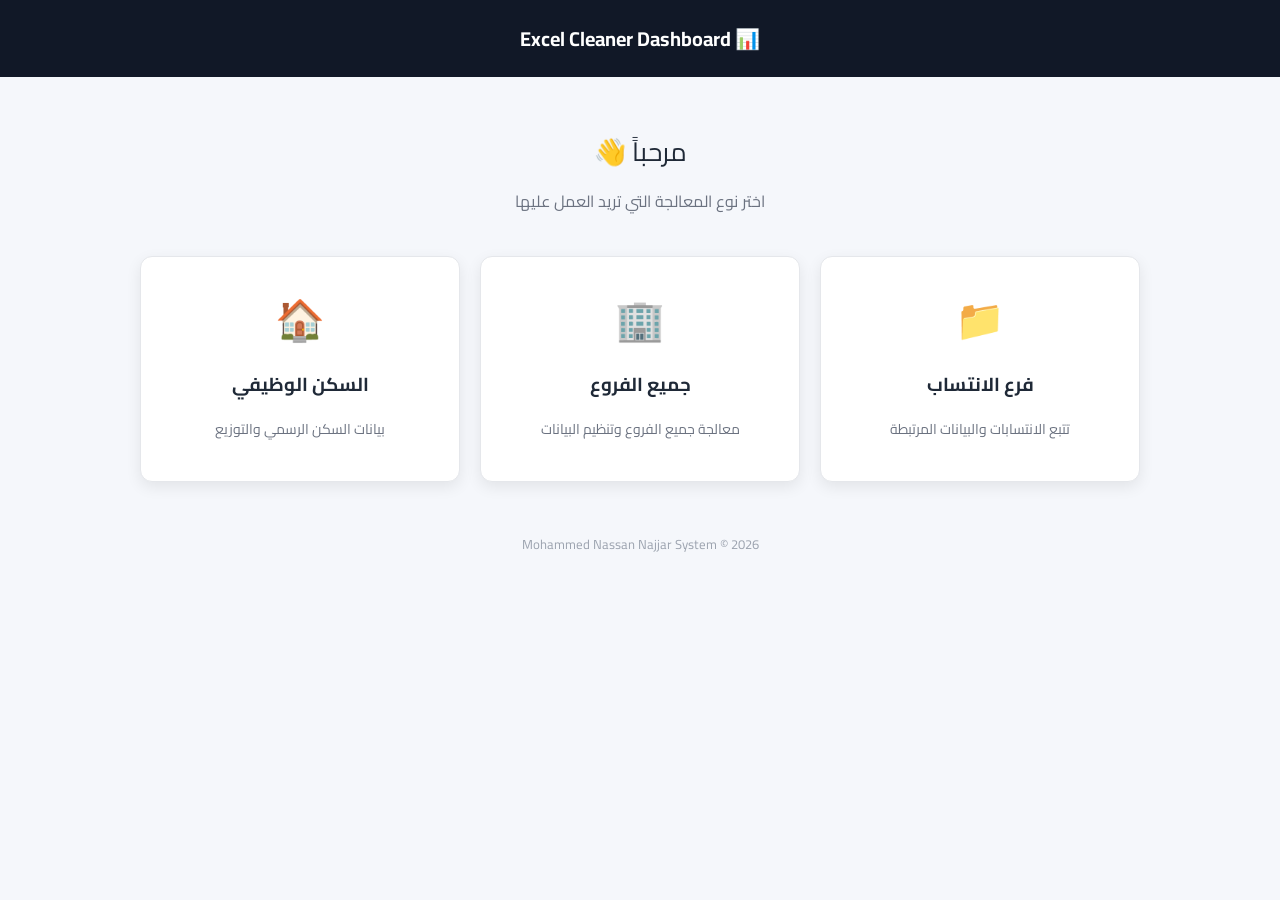
==== index.html @ e3af7ca6 "update v 4.0.0.0" ====
<!DOCTYPE html>
<html lang="ar" dir="rtl">
<head>
  <meta charset="UTF-8">
  <title>Excel Cleaner - الرئيسية</title>

  <link href="https://fonts.googleapis.com/css2?family=Cairo:wght@400;600;700&display=swap" rel="stylesheet">

  <style>
    body {
      margin: 0;
      font-family: 'Cairo', sans-serif;
      background: #f5f7fb;
      color: #1f2937;
    }

    header {
      background: #111827;
      color: white;
      padding: 20px;
      text-align: center;
      font-size: 20px;
      font-weight: bold;
    }

    .container {
      max-width: 1000px;
      margin: 50px auto;
      padding: 0 20px;
      text-align: center;
    }

    .title {
      font-size: 26px;
      margin-bottom: 10px;
    }

    .subtitle {
      color: #6b7280;
      margin-bottom: 40px;
    }

    .grid {
      display: grid;
      grid-template-columns: repeat(auto-fit, minmax(250px, 1fr));
      gap: 20px;
    }

    .card {
      background: white;
      border-radius: 12px;
      padding: 25px;
      text-decoration: none;
      color: inherit;
      box-shadow: 0 5px 15px rgba(0,0,0,0.08);
      transition: 0.2s;
      border: 1px solid #e5e7eb;
    }

    .card:hover {
      transform: translateY(-5px);
      box-shadow: 0 10px 25px rgba(0,0,0,0.12);
    }

    .icon {
      font-size: 40px;
      margin-bottom: 10px;
    }

    .card h3 {
      margin: 10px 0;
    }

    .card p {
      font-size: 14px;
      color: #6b7280;
    }

    footer {
      margin-top: 50px;
      text-align: center;
      color: #9ca3af;
      font-size: 13px;
    }
  </style>

</head>

<body>

<header>
  📊 Excel Cleaner Dashboard
</header>

<div class="container">

  <div class="title">مرحباً 👋</div>
  <div class="subtitle">اختر نوع المعالجة التي تريد العمل عليها</div>

  <div class="grid">

    <a class="card" href="Affiliation Track/index.html">
      <div class="icon">📁</div>
      <h3>فرع الانتساب</h3>
      <p>تتبع الانتسابات والبيانات المرتبطة</p>
    </a>

    <a class="card" href="All Branches/index.html">
      <div class="icon">🏢</div>
      <h3>جميع الفروع</h3>
      <p>معالجة جميع الفروع وتنظيم البيانات</p>
    </a>

    <a class="card" href="Official Housing/index.html">
      <div class="icon">🏠</div>
      <h3>السكن الوظيفي</h3>
      <p>بيانات السكن الرسمي والتوزيع</p>
    </a>

  </div>

  <footer>
    Mohammed Nassan Najjar System © 2026
  </footer>

</div>

</body>
</html>
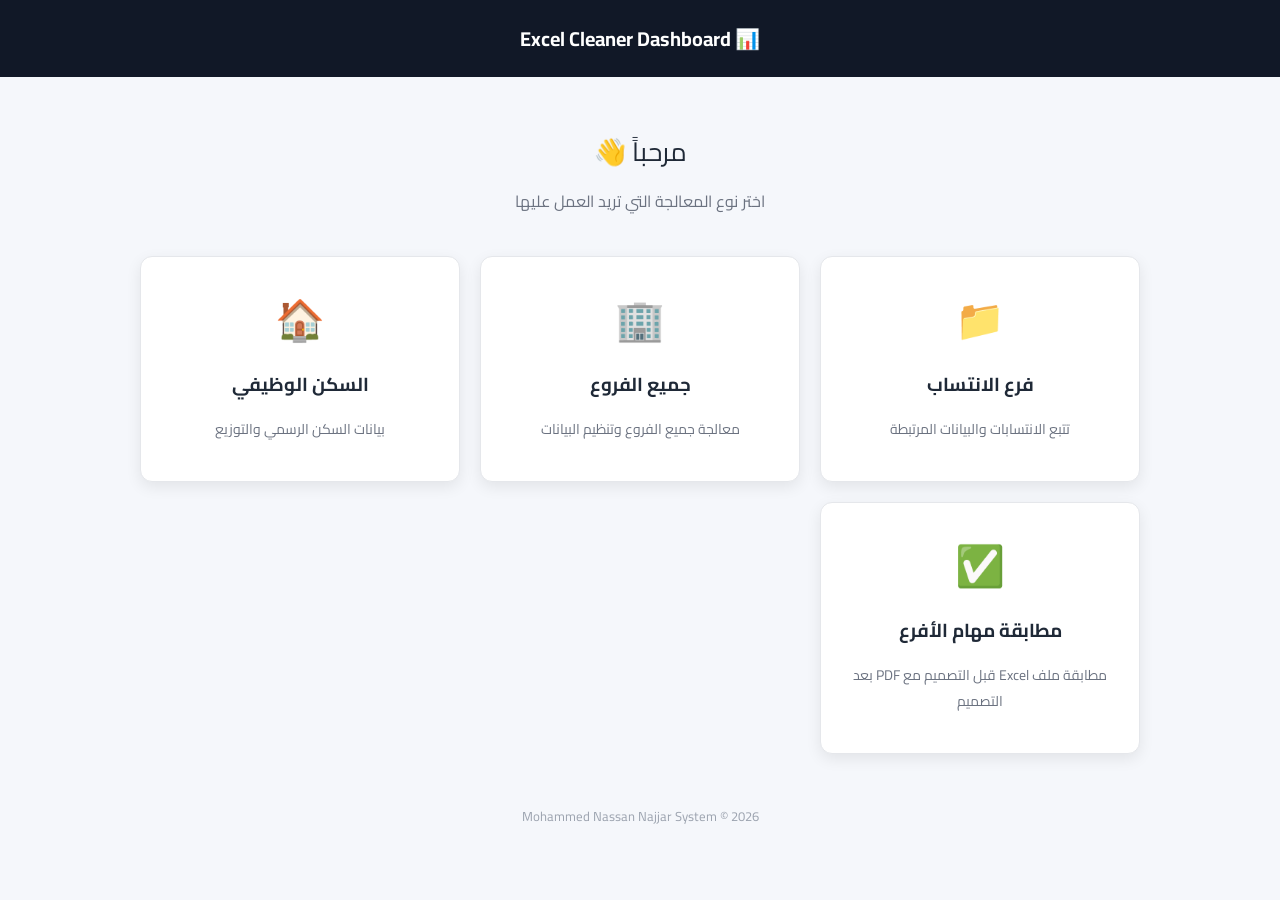
==== commit d3c9169d: "new site v 5.0.0" ====
--- a/index.html
+++ b/index.html
@@ -117,6 +117,12 @@
       <p>بيانات السكن الرسمي والتوزيع</p>
     </a>
 
+    <a class="card" href="Data Audit/index.html">
+      <div class="icon">✅</div>
+      <h3>مطابقة مهام الأفرع</h3>
+      <p>مطابقة ملف Excel قبل التصميم مع PDF بعد التصميم</p>
+    </a>
+
   </div>
 
   <footer>
@@ -126,4 +132,4 @@
 </div>
 
 </body>
-</html>+</html>
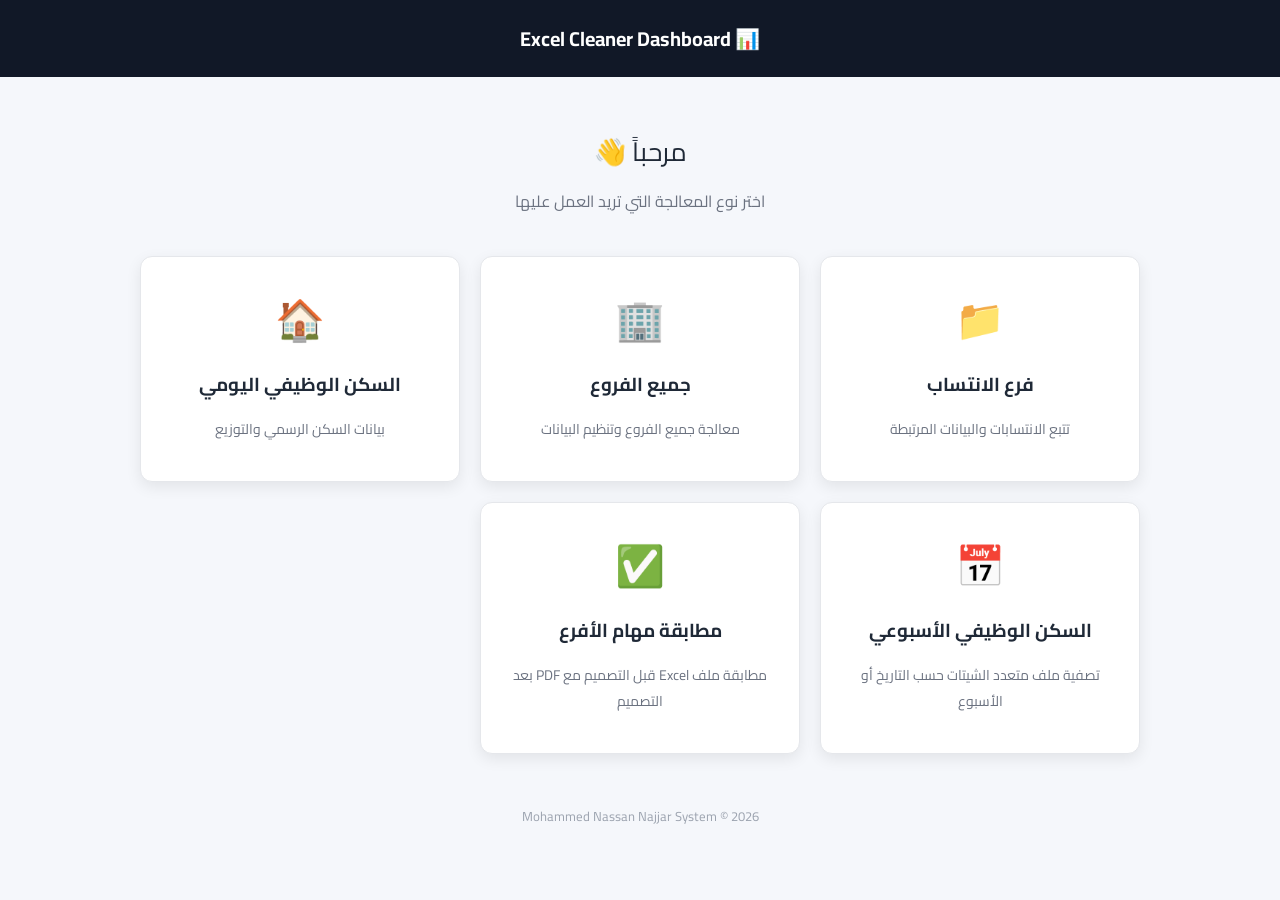
==== commit f9dbdbd8: "add reports Official Housing week" ====
--- a/index.html
+++ b/index.html
@@ -113,8 +113,14 @@
 
     <a class="card" href="Official Housing/index.html">
       <div class="icon">🏠</div>
-      <h3>السكن الوظيفي</h3>
+      <h3>السكن الوظيفي اليومي</h3>
       <p>بيانات السكن الرسمي والتوزيع</p>
+    </a>
+
+    <a class="card" href="Official Housing week/index.html">
+      <div class="icon">📅</div>
+      <h3>السكن الوظيفي الأسبوعي</h3>
+      <p>تصفية ملف متعدد الشيتات حسب التاريخ أو الأسبوع</p>
     </a>
 
     <a class="card" href="Data Audit/index.html">
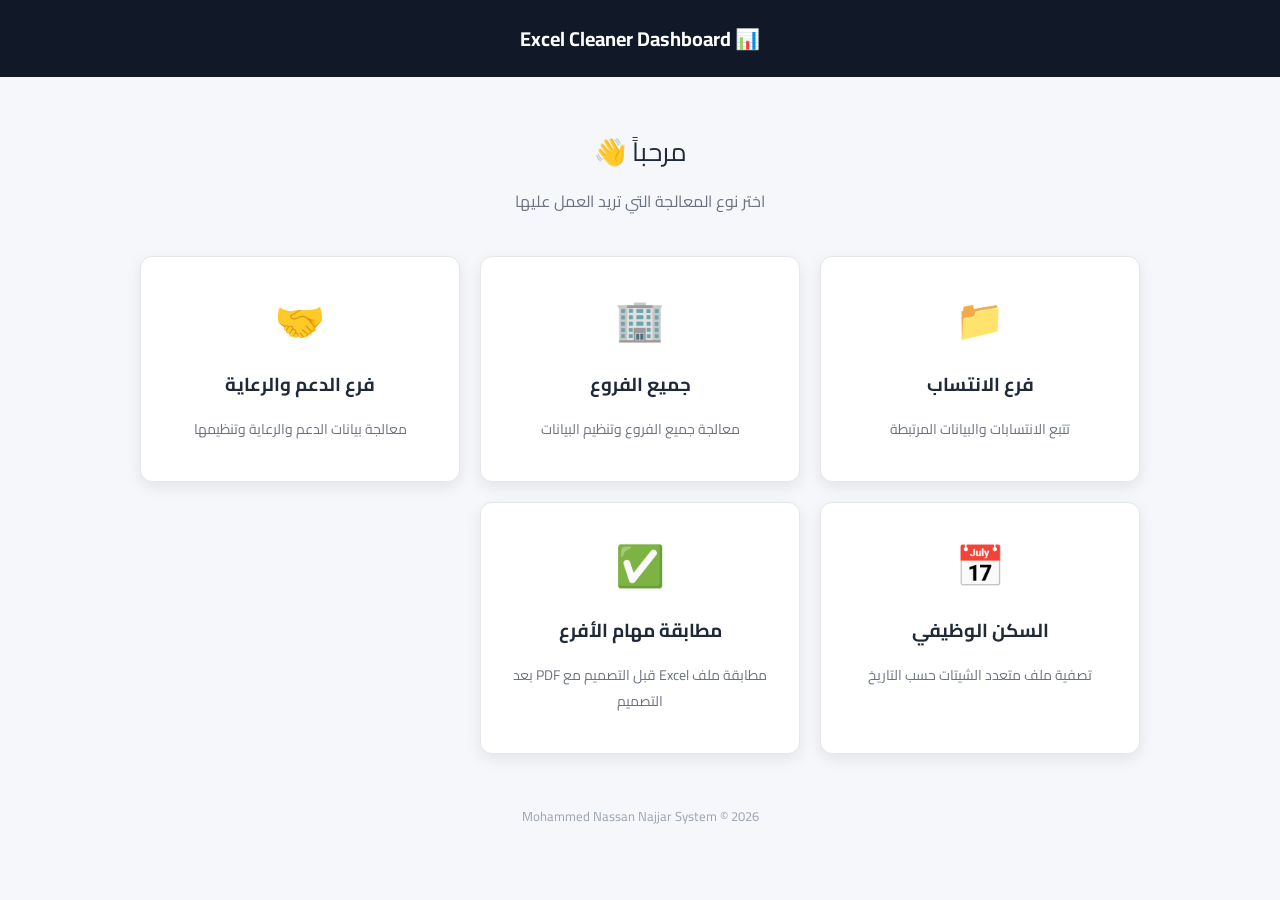
==== commit 53ada451: "add new style to branches Co-authored-by: Copilot <copilot@github.com>" ====
--- a/index.html
+++ b/index.html
@@ -111,16 +111,16 @@
       <p>معالجة جميع الفروع وتنظيم البيانات</p>
     </a>
 
-    <a class="card" href="Official Housing/index.html">
-      <div class="icon">🏠</div>
-      <h3>السكن الوظيفي اليومي</h3>
-      <p>بيانات السكن الرسمي والتوزيع</p>
+    <a class="card" href="Support and Care/index.html">
+      <div class="icon">🤝</div>
+      <h3>فرع الدعم والرعاية</h3>
+      <p>معالجة بيانات الدعم والرعاية وتنظيمها</p>
     </a>
 
-    <a class="card" href="Official Housing week/index.html">
+    <a class="card" href="Official Housing/index.html">
       <div class="icon">📅</div>
-      <h3>السكن الوظيفي الأسبوعي</h3>
-      <p>تصفية ملف متعدد الشيتات حسب التاريخ أو الأسبوع</p>
+      <h3>السكن الوظيفي</h3>
+      <p>تصفية ملف متعدد الشيتات حسب التاريخ</p>
     </a>
 
     <a class="card" href="Data Audit/index.html">
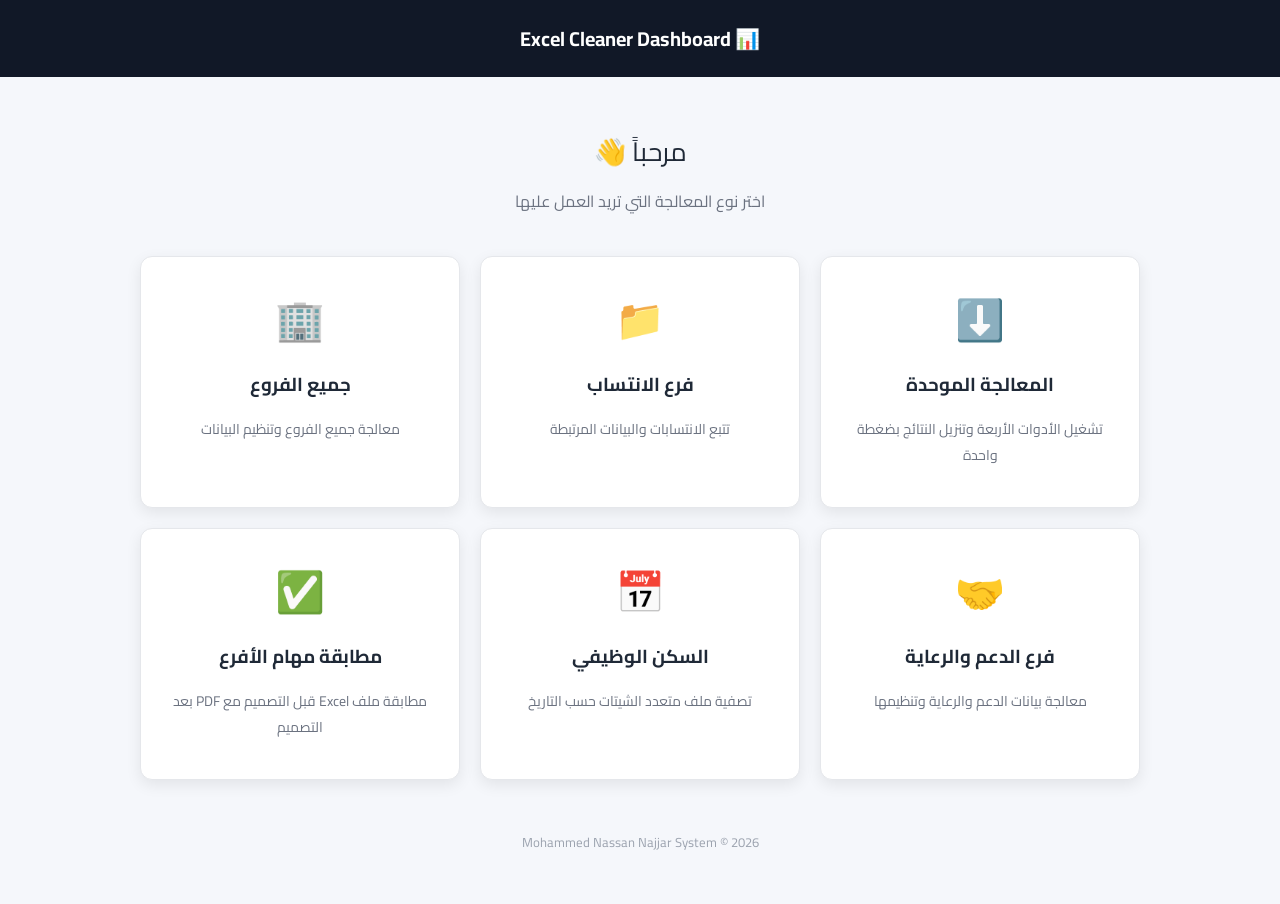
==== commit e7f2293c: "add file print" ====
--- a/index.html
+++ b/index.html
@@ -99,6 +99,12 @@
 
   <div class="grid">
 
+    <a class="card" href="Unified Processing/index.html">
+      <div class="icon">⬇️</div>
+      <h3>المعالجة الموحدة</h3>
+      <p>تشغيل الأدوات الأربعة وتنزيل النتائج بضغطة واحدة</p>
+    </a>
+
     <a class="card" href="Affiliation Track/index.html">
       <div class="icon">📁</div>
       <h3>فرع الانتساب</h3>
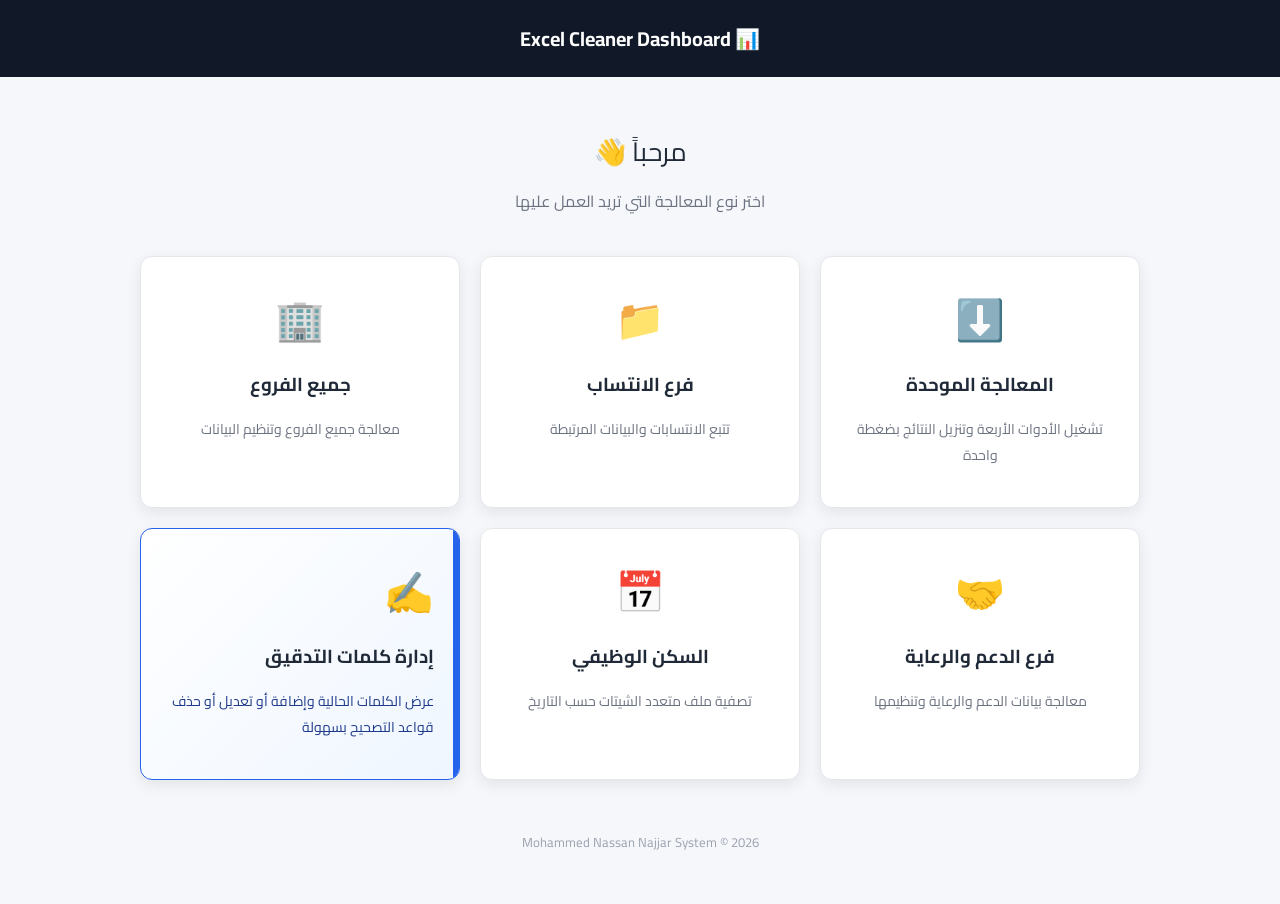
==== commit f8985bd3: "feat: add proofreading rules management feature with UI and storage" ====
--- a/index.html
+++ b/index.html
@@ -76,6 +76,32 @@
       color: #6b7280;
     }
 
+    .card.featured {
+      position: relative;
+      overflow: hidden;
+      border-color: #2563eb;
+      background: linear-gradient(135deg, #ffffff 0%, #eff6ff 100%);
+      text-align: right;
+    }
+
+    .card.featured::before {
+      content: "";
+      position: absolute;
+      inset-inline-start: 0;
+      top: 0;
+      width: 6px;
+      height: 100%;
+      background: #2563eb;
+    }
+
+    .card.featured .icon {
+      color: #2563eb;
+    }
+
+    .card.featured p {
+      color: #1e3a8a;
+    }
+
     footer {
       margin-top: 50px;
       text-align: center;
@@ -129,10 +155,10 @@
       <p>تصفية ملف متعدد الشيتات حسب التاريخ</p>
     </a>
 
-    <a class="card" href="Data Audit/index.html">
-      <div class="icon">✅</div>
-      <h3>مطابقة مهام الأفرع</h3>
-      <p>مطابقة ملف Excel قبل التصميم مع PDF بعد التصميم</p>
+    <a class="card featured" href="Proofreading Rules/index.html">
+      <div class="icon">✍️</div>
+      <h3>إدارة كلمات التدقيق</h3>
+      <p>عرض الكلمات الحالية وإضافة أو تعديل أو حذف قواعد التصحيح بسهولة</p>
     </a>
 
   </div>
